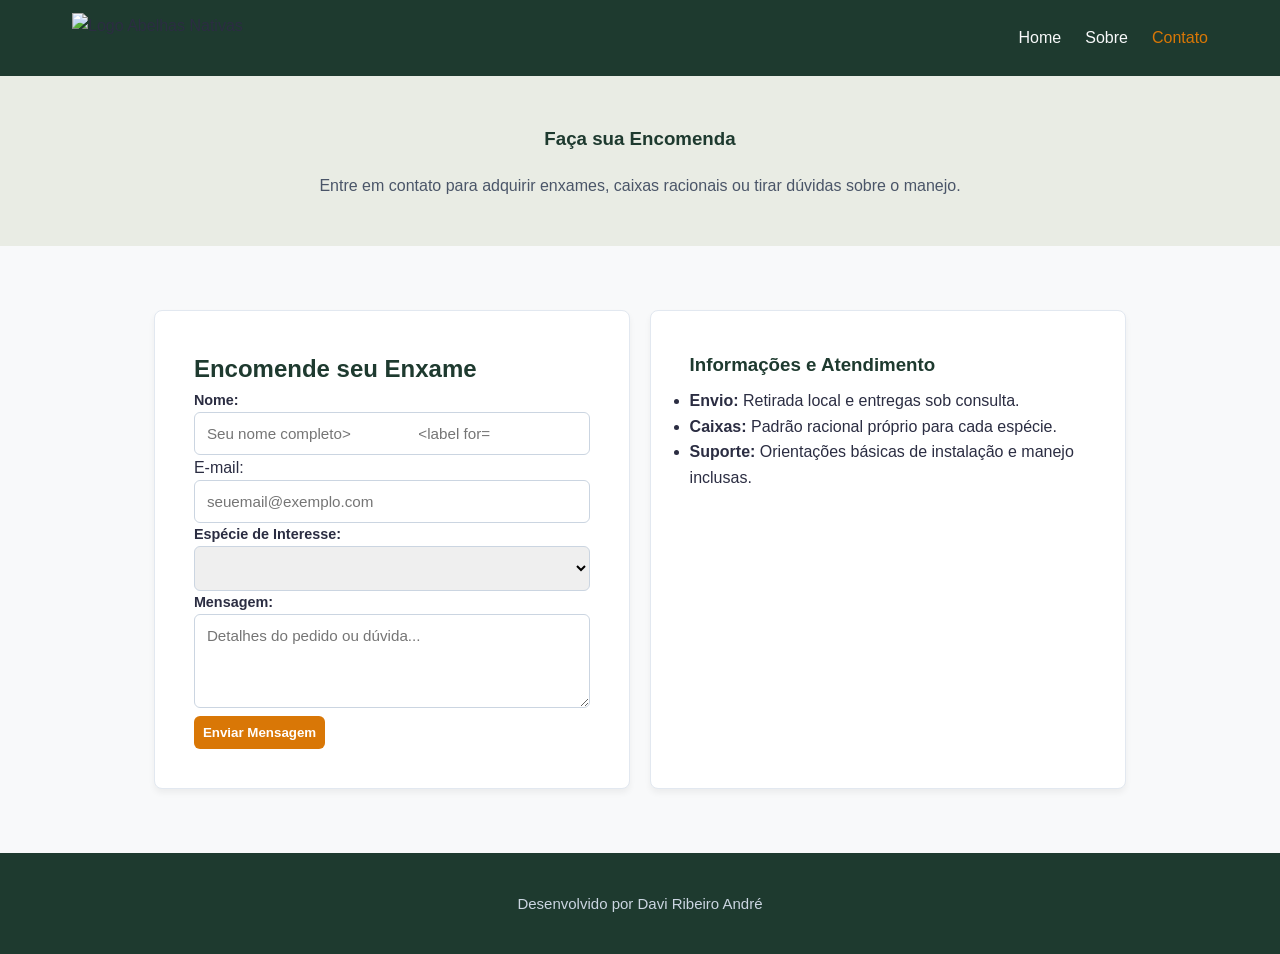
==== contato.html @ 34df046a "primeiro commit" ====
<!DOCTYPE html>
<html lang="pt-br">

<head>
    <meta charset="UTF-8">
    <meta name="viewport" content="width=device-width, initial-scale=1.0">
    <title>Abelhas Nativas - Contato</title>
    <link rel="stylesheet" href="style.css">
</head>

<body>
    <header>
        <nav class="nav-container">
            <figure class="logo">
                <img src="imgs/a.jfif" alt="Logo Abelhas Nativas">
            </figure>
            <ul>
                <li><a href="index.html">Home</a></li>
                <li><a href="sobre.html">Sobre</a></li>
                <li><a href="contato.html" class="active">Contato</a></li>
            </ul>
        </nav>
    </header>

    <main>
        <section class="hero">
            <article>
                <h1>Faça sua Encomenda</h1>
                <p class="texto-base">Entre em contato para adquirir enxames, caixas racionais ou tirar dúvidas sobre o manejo.</p>
            </article>
        </section>

        <section class="secao-contato">
            <form class="form-contato" action="#">
                <h2>Encomende seu Enxame</h2>
                
                <label for="nome">Nome:</label>
                <input type="text" id="nome" name="nome" placeholder="Seu nome completo>

                <label for="email">E-mail:</label>
                <input type="email" id="email" name="email" placeholder="seuemail@exemplo.com">

                <label for="especie">Espécie de Interesse:</label>
                <select id="especie" name="especie">
                    
                </select>

                <label for="mensagem">Mensagem:</label>
                <textarea id="mensagem" name="mensagem" rows="4" placeholder="Detalhes do pedido ou dúvida..."></textarea>

                <button type="submit" class="btn">Enviar Mensagem</button>
            </form>

            <aside class="info-adicional">
                <h3>Informações e Atendimento</h3>
                <ul>
                    <li><strong>Envio:</strong> Retirada local e entregas sob consulta.</li>
                    <li><strong>Caixas:</strong> Padrão racional próprio para cada espécie.</li>
                    <li><strong>Suporte:</strong> Orientações básicas de instalação e manejo inclusas.</li>
                </ul>
            </aside>
        </section>
    </main>

    <footer>
        <h6>Desenvolvido por Davi Ribeiro André</h6>
    </footer>
</body>

</html>
---- style.css ----
:root {
    --bg-main: #f8f9fa;
    --text-color: #2b2d42;
    --header-bg: #1e3a2f;
    --accent-color: #d97706;
    --accent-hover: #b45309;
    --card-bg: #ffffff;
    --hero-bg: #e9ece4;
    --border-color: #e2e8f0;
}

* {
    box-sizing: border-box;
    margin: 0;
    padding: 0;
}

body {
    font-family: 'Segoe UI', Tahoma, Geneva, Verdana, sans-serif;
    background-color: var(--bg-main);
    color: var(--text-color);
    line-height: 1.6;
    min-height: 100vh;
    display: flex;
    flex-direction: column;
}

header {
    background-color: var(--header-bg);
    width: 100%;
}

.nav-container {
    display: flex;
    justify-content: space-between;
    align-items: center;
    max-width: 1200px;
    margin: 0 auto;
    padding: 0.8rem 2rem;
}

.logo {
    height: 50px;
}

.logo img {
    height: 100%;
    object-fit: contain;
}

header ul {
    display: flex;
    list-style: none;
    gap: 1.5rem;
}

header a {
    color: #f8f9fa;
    text-decoration: none;
    font-weight: 500;
    transition: color 0.2s;
}

header a:hover,
header a.active {
    color: var(--accent-color);
}

main {
    flex: 1;
}

.hero {
    background-color: var(--hero-bg);
    padding: 3rem 1.5rem;
    display: flex;
    justify-content: center;
 
}

.hero article {
    max-width: 850px;
    display: flex;
    flex-direction: column;
    gap: 1.2rem;
    text-align: center;
    align-items: center;
}

.hero h1, .hero h2 {
    color: var(--header-bg);
}

.texto-base {
    color: #4a5568;
}

.btn, button {
    display: inline-block;
    background-color: var(--accent-color);
    color: #fff;
    padding: 1vh;
    border-radius: 6px;
    text-decoration: none;
    font-weight: bold;
    border: none;
    cursor: pointer;
    transition: background-color 0.2s;
}

.btn:hover, button:hover {
    background-color: var(--accent-hover);
}

.secao-conteudo {
    max-width: 1200px;
    margin: 5%;
 
}

.subtitulo {
    font-size: 1.8rem;
    color: var(--header-bg);
    text-align: center;
    margin-bottom: 1rem;
}

.texto-intro {
    text-align: center;
    max-width: 800px;
    margin: 5%;
    color: #4a5568;
}

.cards-wrapper {
    width: 100%;
}

.lista-cards {
    display: flex;
    flex-wrap: wrap;
    justify-content: center;
    gap: 2rem;
    list-style: none;
}

.card {
    background-color: var(--card-bg);
    border: 1px solid var(--border-color);
    border-radius: 8px;
    padding: 1.5rem;
    flex: 1 1 300px;
    max-width: 360px;
    box-shadow: 0 4px 6px rgba(0, 0, 0, 0.05);
    display: flex;
    flex-direction: column;
    gap: 0.8rem;
}

.card-img {
    height: 180px;
    background-color: #eee;
    border-radius: 4px;
    overflow: hidden;
}

.card-img img {
    width: 100%;
    height: 100%;
    object-fit: cover;
}

.card h3 {
    color: var(--header-bg);
}

.sub-card {
    font-size: 0.95rem;
    color: #4a5568;
}

footer {
    background-color: var(--header-bg);
    color: #cbd5e1;
    text-align: center;
    padding: 3%;
    margin-top: auto;
}

footer h6 {
    font-size: 15px;
    font-weight: normal;
}

.secao-contato {
    max-width: 1100px;
    margin: auto;
    padding: 5%;
    display: flex;
    gap: 2%;
 
    flex-wrap: wrap;
}

.form-contato,
.info-adicional {
    flex: 1 1; 
    background-color: var(--card-bg);
    border: 1px solid var(--border-color);
    padding: 4%;
    border-radius: 8px;
    box-shadow: 0 4px 6px rgba(0, 0, 0, 0.05);
    display: flex;
    flex-direction: column;
    gap: 2%;
}

.form-contato h2,
.info-adicional h3 {
    color: var(--header-bg);
    
}

.form-contato label {
    font-weight: 600;
    font-size: 0.9rem;
    color: var(--text-color);
}

.form-contato input,
.form-contato select,
.form-contato textarea {
    width: 100%;
    padding: 0.75rem;
    border: 1px solid #cbd5e1;
    border-radius: 6px;
    font-family: inherit;
    font-size: 0.95rem;
}


.form-contato button {
    margin-top: 0.5rem;
    align-self: flex-start;
}
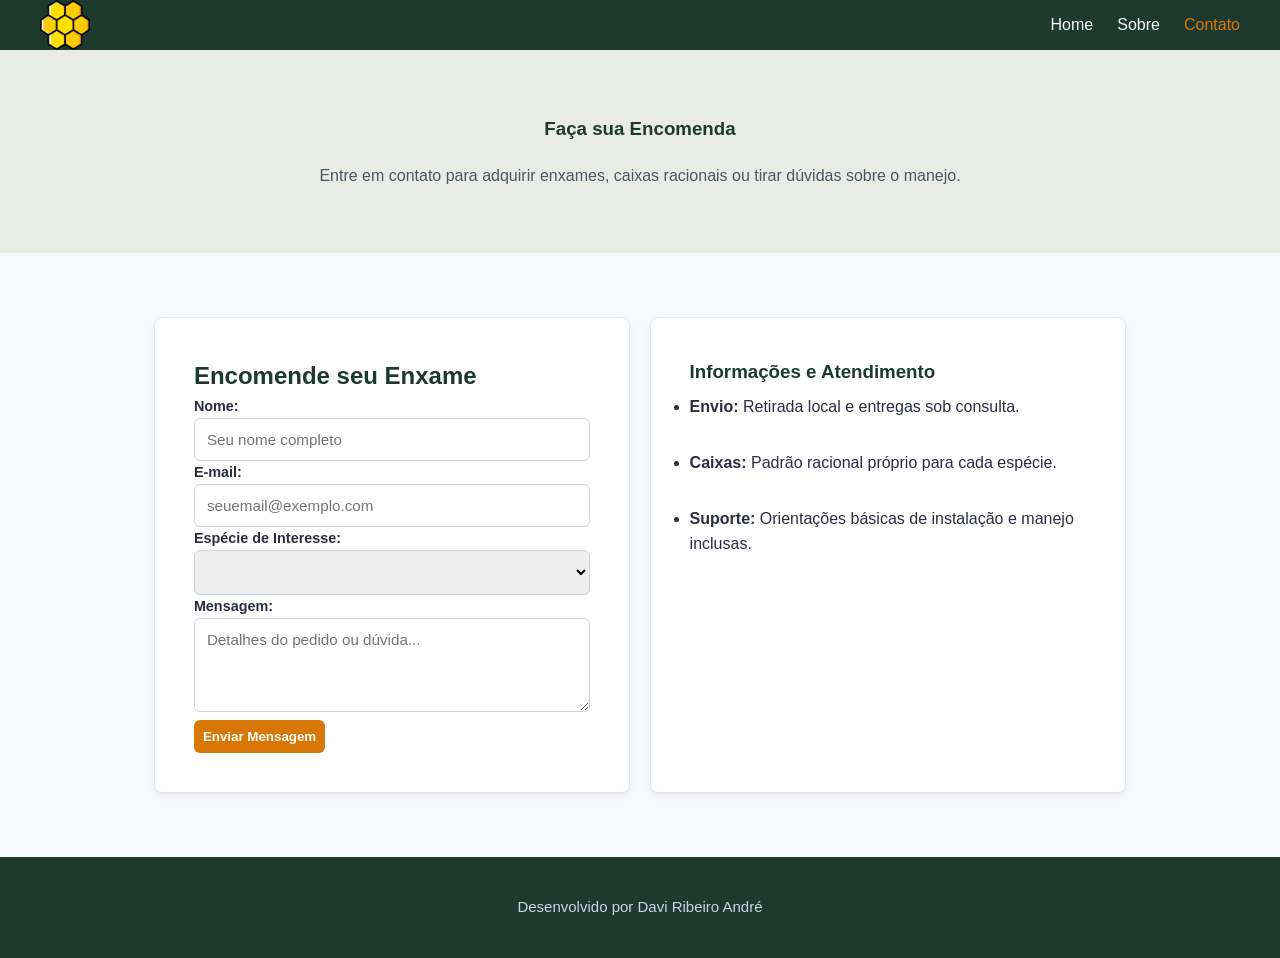
==== commit 54383c6e: "entrega" ====
--- a/contato.html
+++ b/contato.html
@@ -6,13 +6,14 @@
     <meta name="viewport" content="width=device-width, initial-scale=1.0">
     <title>Abelhas Nativas - Contato</title>
     <link rel="stylesheet" href="style.css">
+    <link rel="icon" href="img/logo.png">
 </head>
 
 <body>
     <header>
         <nav class="nav-container">
             <figure class="logo">
-                <img src="imgs/a.jfif" alt="Logo Abelhas Nativas">
+                <img src="img/logo.png" >
             </figure>
             <ul>
                 <li><a href="index.html">Home</a></li>
@@ -35,7 +36,7 @@
                 <h2>Encomende seu Enxame</h2>
                 
                 <label for="nome">Nome:</label>
-                <input type="text" id="nome" name="nome" placeholder="Seu nome completo>
+                <input type="text" id="nome" name="nome" placeholder="Seu nome completo">
 
                 <label for="email">E-mail:</label>
                 <input type="email" id="email" name="email" placeholder="seuemail@exemplo.com">
--- a/style.css
+++ b/style.css
@@ -36,7 +36,7 @@
     align-items: center;
     max-width: 1200px;
     margin: 0 auto;
-    padding: 0.8rem 2rem;
+  
 }
 
 .logo {
@@ -72,7 +72,7 @@
 
 .hero {
     background-color: var(--hero-bg);
-    padding: 3rem 1.5rem;
+    padding: 5%;
     display: flex;
     justify-content: center;
  
@@ -113,13 +113,15 @@
 }
 
 .secao-conteudo {
-    max-width: 1200px;
+    text-align: center;
+    align-items: center;
+    
     margin: 5%;
  
 }
 
 .subtitulo {
-    font-size: 1.8rem;
+    font-size: 20px;
     color: var(--header-bg);
     text-align: center;
     margin-bottom: 1rem;
@@ -127,7 +129,6 @@
 
 .texto-intro {
     text-align: center;
-    max-width: 800px;
     margin: 5%;
     color: #4a5568;
 }
@@ -149,7 +150,7 @@
     border: 1px solid var(--border-color);
     border-radius: 8px;
     padding: 1.5rem;
-    flex: 1 1 300px;
+    flex: 300px;
     max-width: 360px;
     box-shadow: 0 4px 6px rgba(0, 0, 0, 0.05);
     display: flex;
@@ -213,6 +214,15 @@
     display: flex;
     flex-direction: column;
     gap: 2%;
+
+}
+
+.info-adicional ul{
+    display: flex;
+    flex-direction: column;
+    
+    gap:30px;
+
 }
 
 .form-contato h2,
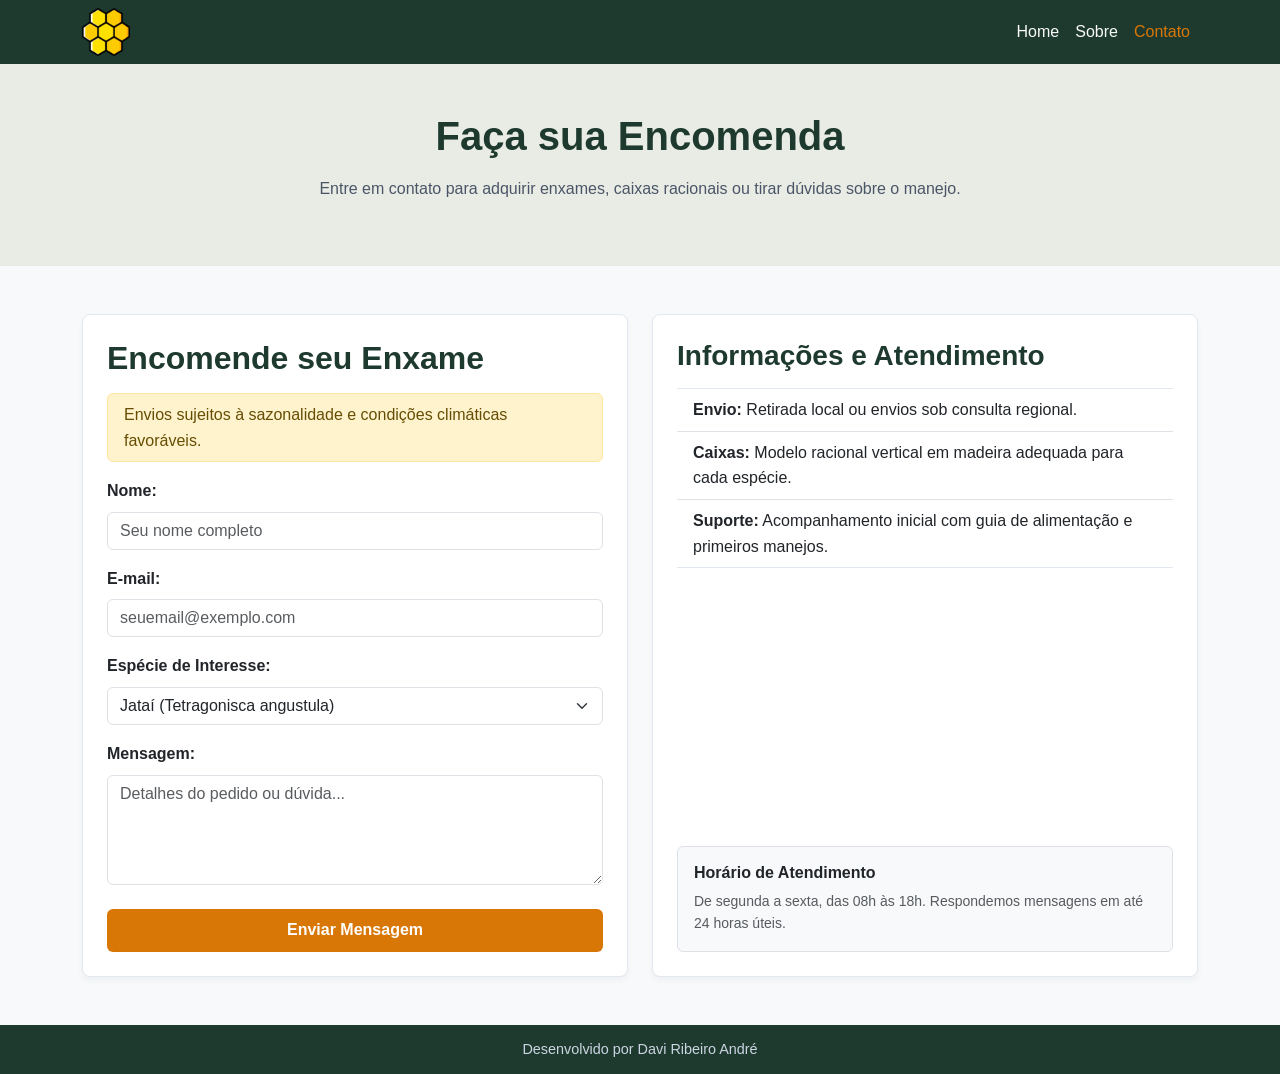
==== commit 915ffeec: "feature: atualização de responsividade e uso de bootstrap" ====
--- a/contato.html
+++ b/contato.html
@@ -5,67 +5,118 @@
     <meta charset="UTF-8">
     <meta name="viewport" content="width=device-width, initial-scale=1.0">
     <title>Abelhas Nativas - Contato</title>
+    <link rel="icon" href="img/logo.png">
+    <link href="https://cdn.jsdelivr.net/npm/bootstrap@5.3.3/dist/css/bootstrap.min.css" rel="stylesheet">
     <link rel="stylesheet" href="style.css">
-    <link rel="icon" href="img/logo.png">
 </head>
 
 <body>
     <header>
-        <nav class="nav-container">
-            <figure class="logo">
-                <img src="img/logo.png" >
-            </figure>
-            <ul>
-                <li><a href="index.html">Home</a></li>
-                <li><a href="sobre.html">Sobre</a></li>
-                <li><a href="contato.html" class="active">Contato</a></li>
-            </ul>
+        <nav class="navbar navbar-expand-lg navbar-dark nav-custom">
+            <div class="container">
+                <a class="navbar-brand logo" href="index.html">
+                    <img src="img/logo.png" alt="Logo Abelhas Nativas">
+                </a>
+                <button class="navbar-toggler" type="button" data-bs-toggle="collapse" data-bs-target="#menuNavbar" aria-controls="menuNavbar" aria-expanded="false" aria-label="Alternar navegação">
+                    <span class="navbar-toggler-icon"></span>
+                </button>
+                <div class="collapse navbar-collapse" id="menuNavbar">
+                    <ul class="navbar-nav ms-auto mb-2 mb-lg-0">
+                        <li class="nav-item">
+                            <a class="nav-link" href="index.html">Home</a>
+                        </li>
+                        <li class="nav-item">
+                            <a class="nav-link" href="sobre.html">Sobre</a>
+                        </li>
+                        <li class="nav-item">
+                            <a class="nav-link active" aria-current="page" href="contato.html">Contato</a>
+                        </li>
+                    </ul>
+                </div>
+            </div>
         </nav>
     </header>
 
     <main>
-        <section class="hero">
-            <article>
-                <h1>Faça sua Encomenda</h1>
-                <p class="texto-base">Entre em contato para adquirir enxames, caixas racionais ou tirar dúvidas sobre o manejo.</p>
+        <section class="hero py-5">
+            <article class="container text-center">
+                <h1 class="titulo mb-3">Faça sua Encomenda</h1>
+                <p class="texto-base mx-auto">Entre em contato para adquirir enxames, caixas racionais ou tirar dúvidas sobre o manejo.</p>
             </article>
         </section>
 
-        <section class="secao-contato">
-            <form class="form-contato" action="#">
-                <h2>Encomende seu Enxame</h2>
-                
-                <label for="nome">Nome:</label>
-                <input type="text" id="nome" name="nome" placeholder="Seu nome completo">
+        <section class="container my-5">
+            <div class="row g-4 align-items-stretch">
+                <div class="col-12 col-lg-6">
+                    <form class="card p-4 h-100 custom-card" action="#">
+                        <h2 class="subtitulo mb-3">Encomende seu Enxame</h2>
 
-                <label for="email">E-mail:</label>
-                <input type="email" id="email" name="email" placeholder="seuemail@exemplo.com">
+                        <div class="alert alert-warning py-2 mb-3" role="alert">
+                            Envios sujeitos à sazonalidade e condições climáticas favoráveis.
+                        </div>
+                        
+                        <div class="mb-3">
+                            <label for="nome" class="form-label fw-bold">Nome:</label>
+                            <input type="text" class="form-control" id="nome" name="nome" placeholder="Seu nome completo" required>
+                        </div>
 
-                <label for="especie">Espécie de Interesse:</label>
-                <select id="especie" name="especie">
-                    
-                </select>
+                        <div class="mb-3">
+                            <label for="email" class="form-label fw-bold">E-mail:</label>
+                            <input type="email" class="form-control" id="email" name="email" placeholder="seuemail@exemplo.com" required>
+                        </div>
 
-                <label for="mensagem">Mensagem:</label>
-                <textarea id="mensagem" name="mensagem" rows="4" placeholder="Detalhes do pedido ou dúvida..."></textarea>
+                        <div class="mb-3">
+                            <label for="especie" class="form-label fw-bold">Espécie de Interesse:</label>
+                            <select class="form-select" id="especie" name="especie">
+                                <option value="jatai">Jataí (Tetragonisca angustula)</option>
+                                <option value="mandacaia">Mandaçaia (Melipona quadrifasciata)</option>
+                                <option value="tubuna">Tubuna (Scaptotrigona bipunctata)</option>
+                                <option value="mirim">Mirim (Plebeia droryana)</option>
+                                <option value="bugia">Bugia (Melipona mondury)</option>
+                                <option value="outra">Outras espécies / Dúvidas gerais</option>
+                            </select>
+                        </div>
 
-                <button type="submit" class="btn">Enviar Mensagem</button>
-            </form>
+                        <div class="mb-3">
+                            <label for="mensagem" class="form-label fw-bold">Mensagem:</label>
+                            <textarea class="form-control" id="mensagem" name="mensagem" rows="4" placeholder="Detalhes do pedido ou dúvida..."></textarea>
+                        </div>
 
-            <aside class="info-adicional">
-                <h3>Informações e Atendimento</h3>
-                <ul>
-                    <li><strong>Envio:</strong> Retirada local e entregas sob consulta.</li>
-                    <li><strong>Caixas:</strong> Padrão racional próprio para cada espécie.</li>
-                    <li><strong>Suporte:</strong> Orientações básicas de instalação e manejo inclusas.</li>
-                </ul>
-            </aside>
+                        <button type="submit" class="btn btn-custom mt-2">Enviar Mensagem</button>
+                    </form>
+                </div>
+
+                <div class="col-12 col-lg-6">
+                    <aside class="card p-4 h-100 custom-card">
+                        <h3 class="subtitulo mb-3">Informações e Atendimento</h3>
+                        <ul class="list-group list-group-flush mb-4">
+                            <li class="list-group-item bg-transparent">
+                                <strong>Envio:</strong> Retirada local ou envios sob consulta regional.
+                            </li>
+                            <li class="list-group-item bg-transparent">
+                                <strong>Caixas:</strong> Modelo racional vertical em madeira adequada para cada espécie.
+                            </li>
+                            <li class="list-group-item bg-transparent">
+                                <strong>Suporte:</strong> Acompanhamento inicial com guia de alimentação e primeiros manejos.
+                            </li>
+                        </ul>
+                        <div class="mt-auto p-3 rounded bg-light border">
+                            <h4 class="h6 fw-bold mb-2">Horário de Atendimento</h4>
+                            <p class="small text-muted mb-0">De segunda a sexta, das 08h às 18h. Respondemos mensagens em até 24 horas úteis.</p>
+                        </div>
+                    </aside>
+                </div>
+            </div>
         </section>
     </main>
 
-    <footer>
-        <h6>Desenvolvido por Davi Ribeiro André</h6>
+    <footer class="text-center py-3 mt-auto">
+        <div class="container">
+            <h6 class="mb-0">Desenvolvido por Davi Ribeiro André</h6>
+        </div>
     </footer>
+
+    <script src="https://cdn.jsdelivr.net/npm/bootstrap@5.3.3/dist/js/bootstrap.bundle.min.js"></script>
 </body>
 
 </html>
--- a/style.css
+++ b/style.css
@@ -11,8 +11,6 @@
 
 * {
     box-sizing: border-box;
-    margin: 0;
-    padding: 0;
 }
 
 body {
@@ -25,233 +23,126 @@
     flex-direction: column;
 }
 
-header {
+.nav-custom {
     background-color: var(--header-bg);
-    width: 100%;
-}
-
-.nav-container {
-    display: flex;
-    justify-content: space-between;
-    align-items: center;
-    max-width: 1200px;
-    margin: 0 auto;
-  
 }
 
 .logo {
-    height: 50px;
+    height: 48px;
+    padding: 0;
 }
 
 .logo img {
     height: 100%;
+    width: auto;
     object-fit: contain;
 }
 
-header ul {
-    display: flex;
-    list-style: none;
-    gap: 1.5rem;
+.nav-custom .nav-link {
+    color: #f8f9fa;
+    font-weight: 500;
+    transition: color 0.2s ease;
 }
 
-header a {
-    color: #f8f9fa;
-    text-decoration: none;
-    font-weight: 500;
-    transition: color 0.2s;
+.nav-custom .nav-link:hover,
+.nav-custom .nav-link.active {
+    color: var(--accent-color) !important;
 }
 
-header a:hover,
-header a.active {
-    color: var(--accent-color);
+.carousel-img {
+    height: 380px;
+    object-fit: cover;
 }
 
-main {
-    flex: 1;
+@media (max-width: 768px) {
+    .carousel-img {
+        height: 220px;
+    }
 }
 
 .hero {
     background-color: var(--hero-bg);
-    padding: 5%;
-    display: flex;
-    justify-content: center;
- 
 }
 
-.hero article {
-    max-width: 850px;
-    display: flex;
-    flex-direction: column;
-    gap: 1.2rem;
-    text-align: center;
-    align-items: center;
+.titulo {
+    color: var(--header-bg);
+    font-weight: 700;
 }
 
-.hero h1, .hero h2 {
+.subtitulo {
     color: var(--header-bg);
+    font-weight: 600;
 }
 
 .texto-base {
     color: #4a5568;
-}
-
-.btn, button {
-    display: inline-block;
-    background-color: var(--accent-color);
-    color: #fff;
-    padding: 1vh;
-    border-radius: 6px;
-    text-decoration: none;
-    font-weight: bold;
-    border: none;
-    cursor: pointer;
-    transition: background-color 0.2s;
-}
-
-.btn:hover, button:hover {
-    background-color: var(--accent-hover);
-}
-
-.secao-conteudo {
-    text-align: center;
-    align-items: center;
-    
-    margin: 5%;
- 
-}
-
-.subtitulo {
-    font-size: 20px;
-    color: var(--header-bg);
-    text-align: center;
-    margin-bottom: 1rem;
+    max-width: 800px;
 }
 
 .texto-intro {
-    text-align: center;
-    margin: 5%;
     color: #4a5568;
+    max-width: 760px;
 }
 
-.cards-wrapper {
-    width: 100%;
+.btn-custom {
+    background-color: var(--accent-color);
+    color: #ffffff;
+    border: none;
+    font-weight: 600;
+    padding: 0.6rem 1.4rem;
+    transition: background-color 0.2s ease;
 }
 
-.lista-cards {
-    display: flex;
-    flex-wrap: wrap;
-    justify-content: center;
-    gap: 2rem;
-    list-style: none;
+.btn-custom:hover,
+.btn-custom:focus {
+    background-color: var(--accent-hover);
+    color: #ffffff;
 }
 
-.card {
+.custom-card {
     background-color: var(--card-bg);
     border: 1px solid var(--border-color);
     border-radius: 8px;
-    padding: 1.5rem;
-    flex: 300px;
-    max-width: 360px;
-    box-shadow: 0 4px 6px rgba(0, 0, 0, 0.05);
-    display: flex;
-    flex-direction: column;
-    gap: 0.8rem;
+    box-shadow: 0 4px 6px rgba(0, 0, 0, 0.04);
+    transition: transform 0.2s ease, box-shadow 0.2s ease;
 }
 
-.card-img {
-    height: 180px;
-    background-color: #eee;
-    border-radius: 4px;
-    overflow: hidden;
+.custom-card:hover {
+    transform: translateY(-4px);
+    box-shadow: 0 10px 15px rgba(0, 0, 0, 0.08);
 }
 
-.card-img img {
-    width: 100%;
-    height: 100%;
+.card-img-fit {
+    height: 190px;
     object-fit: cover;
 }
 
-.card h3 {
-    color: var(--header-bg);
+.accordion-custom {
+    max-width: 800px;
 }
 
-.sub-card {
-    font-size: 0.95rem;
-    color: #4a5568;
+.accordion-custom .accordion-button:not(.collapsed) {
+    color: var(--header-bg);
+    background-color: var(--hero-bg);
+}
+
+.accordion-custom .accordion-button:focus {
+    border-color: var(--accent-color);
+    box-shadow: 0 0 0 0.25rem rgba(217, 119, 6, 0.25);
+}
+
+.form-control:focus,
+.form-select:focus {
+    border-color: var(--accent-color);
+    box-shadow: 0 0 0 0.25rem rgba(217, 119, 6, 0.25);
 }
 
 footer {
     background-color: var(--header-bg);
     color: #cbd5e1;
-    text-align: center;
-    padding: 3%;
-    margin-top: auto;
 }
 
 footer h6 {
-    font-size: 15px;
-    font-weight: normal;
-}
-
-.secao-contato {
-    max-width: 1100px;
-    margin: auto;
-    padding: 5%;
-    display: flex;
-    gap: 2%;
- 
-    flex-wrap: wrap;
-}
-
-.form-contato,
-.info-adicional {
-    flex: 1 1; 
-    background-color: var(--card-bg);
-    border: 1px solid var(--border-color);
-    padding: 4%;
-    border-radius: 8px;
-    box-shadow: 0 4px 6px rgba(0, 0, 0, 0.05);
-    display: flex;
-    flex-direction: column;
-    gap: 2%;
-
-}
-
-.info-adicional ul{
-    display: flex;
-    flex-direction: column;
-    
-    gap:30px;
-
-}
-
-.form-contato h2,
-.info-adicional h3 {
-    color: var(--header-bg);
-    
-}
-
-.form-contato label {
-    font-weight: 600;
     font-size: 0.9rem;
-    color: var(--text-color);
-}
-
-.form-contato input,
-.form-contato select,
-.form-contato textarea {
-    width: 100%;
-    padding: 0.75rem;
-    border: 1px solid #cbd5e1;
-    border-radius: 6px;
-    font-family: inherit;
-    font-size: 0.95rem;
-}
-
-
-.form-contato button {
-    margin-top: 0.5rem;
-    align-self: flex-start;
-}
-
-
+    font-weight: 400;
+}
